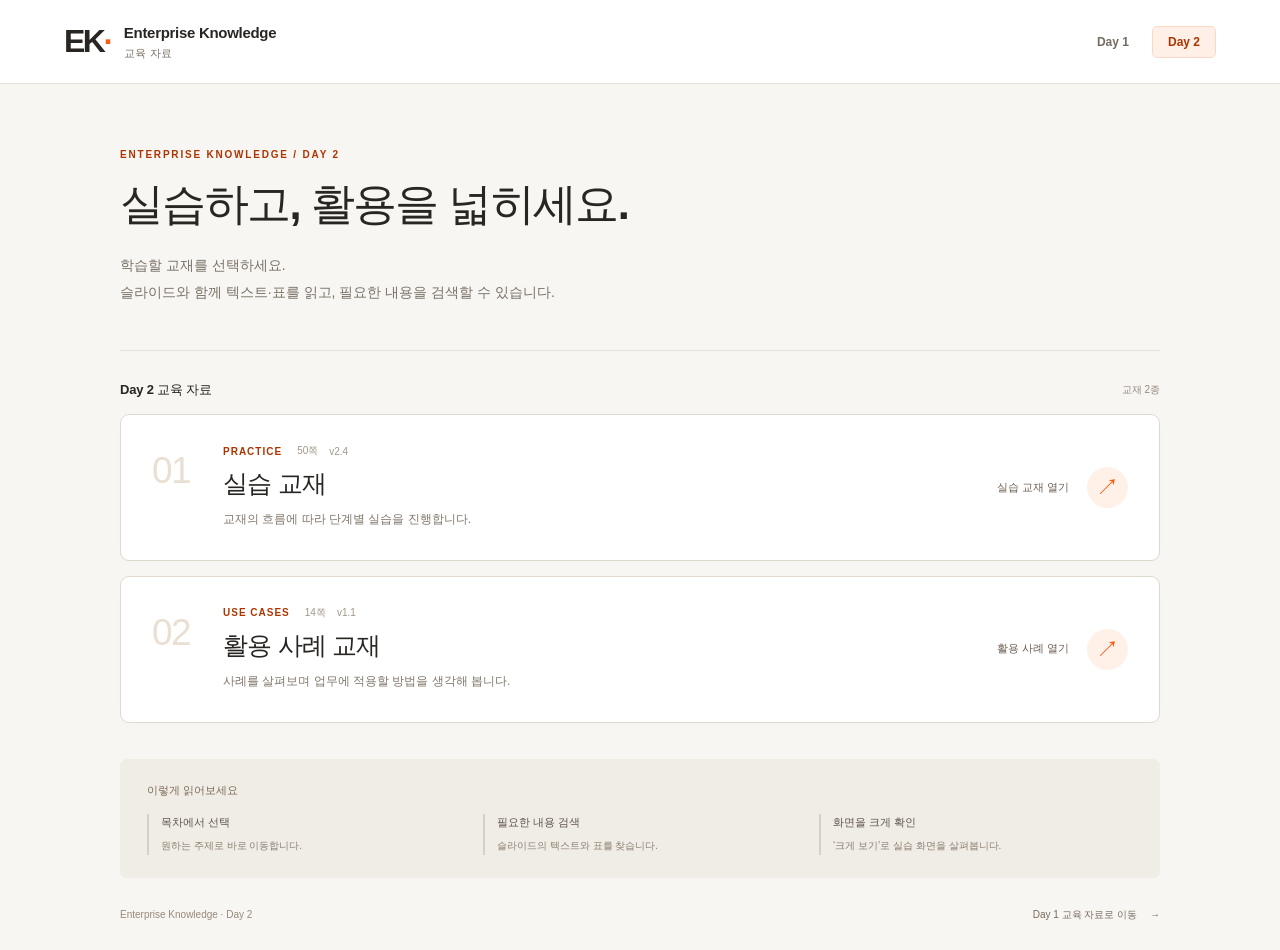
==== day2/index.html @ 32589109 "Publish independent Day 2 practice and use-case readers" ====
<!doctype html>
<html lang="ko">
<head>
  <meta charset="utf-8">
  <meta name="viewport" content="width=device-width, initial-scale=1">
  <meta name="theme-color" content="#FE5A10">
  <meta name="description" content="Enterprise Knowledge Day 2 교육 자료. 실습 교재와 활용 사례 교재를 선택해 슬라이드, 텍스트, 표를 확인하세요.">
  <title>Day 2 교육 자료 · Enterprise Knowledge</title>
  <link rel="stylesheet" href="assets/day2.css">
</head>
<body>
  <a class="skip-link" href="#main">본문으로 바로 가기</a>
  <header class="topbar">
    <a class="brand" href="./" aria-label="Enterprise Knowledge Day 2 교육 자료"><span class="brand-symbol" aria-hidden="true">EK<span>·</span></span><span class="brand-name">Enterprise Knowledge<small>교육 자료</small></span></a>
    <nav class="day-navigation" aria-label="교육일 선택"><a href="../">Day 1</a><span aria-current="page">Day 2</span></nav>
  </header>
  <main id="main" tabindex="-1">
    <div class="intro">
      <p class="eyebrow">ENTERPRISE KNOWLEDGE / DAY 2</p>
      <h1>실습하고, 활용을 넓히세요.</h1>
      <p class="intro-copy">학습할 교재를 선택하세요.<br>슬라이드와 함께 텍스트·표를 읽고, 필요한 내용을 검색할 수 있습니다.</p>
    </div>

    <section class="materials" aria-labelledby="materials-heading">
      <div class="section-heading"><h2 id="materials-heading">Day 2 교육 자료</h2><span>교재 2종</span></div>
      <a class="material-card" href="practice/" aria-labelledby="practice-title practice-action">
        <span class="material-number" aria-hidden="true">01</span>
        <div class="material-content"><div class="material-meta"><span class="category">PRACTICE</span><span>50쪽</span><span>v2.4</span></div><h3 id="practice-title">실습 교재</h3><p>교재의 흐름에 따라 단계별 실습을 진행합니다.</p></div>
        <span class="material-action" id="practice-action">실습 교재 열기 <span aria-hidden="true">↗</span></span>
      </a>
      <a class="material-card" href="usecases/" aria-labelledby="usecases-title usecases-action">
        <span class="material-number" aria-hidden="true">02</span>
        <div class="material-content"><div class="material-meta"><span class="category">USE CASES</span><span>14쪽</span><span>v1.1</span></div><h3 id="usecases-title">활용 사례 교재</h3><p>사례를 살펴보며 업무에 적용할 방법을 생각해 봅니다.</p></div>
        <span class="material-action" id="usecases-action">활용 사례 열기 <span aria-hidden="true">↗</span></span>
      </a>
    </section>

    <aside class="reading-guide" aria-labelledby="guide-heading"><h2 id="guide-heading">이렇게 읽어보세요</h2><ol><li><strong>목차에서 선택</strong><span>원하는 주제로 바로 이동합니다.</span></li><li><strong>필요한 내용 검색</strong><span>슬라이드의 텍스트와 표를 찾습니다.</span></li><li><strong>화면을 크게 확인</strong><span>‘크게 보기’로 실습 화면을 살펴봅니다.</span></li></ol></aside>
    <footer><span>Enterprise Knowledge · Day 2</span><a href="../">Day 1 교육 자료로 이동 <span aria-hidden="true">→</span></a></footer>
  </main>
</body>
</html>
---- day2/assets/day2.css ----
:root{font-family:"Malgun Gothic","Apple SD Gothic Neo","Noto Sans KR",Arial,sans-serif;color:#282522;background:#f7f6f3;font-synthesis:none;--orange:#fe5a10;--orange-dark:#ac3500;--border:#e5e0d8;--muted:#7b7268}*{box-sizing:border-box}body{margin:0;line-height:1.6}a{color:inherit;text-decoration:none}a:focus-visible,[tabindex]:focus-visible{outline:3px solid var(--orange);outline-offset:5px}.skip-link{position:fixed;top:-70px;left:20px;background:#282522;color:white;padding:10px 18px;z-index:50}.skip-link:focus{top:12px}.topbar{height:84px;display:flex;align-items:center;justify-content:space-between;padding:0 clamp(22px,5vw,80px);border-bottom:1px solid var(--border);background:white;gap:24px}.brand{display:flex;align-items:center;gap:14px}.brand-symbol{font-family:Arial,sans-serif;font-size:32px;font-weight:800;letter-spacing:-2.5px;line-height:1}.brand-symbol span{color:var(--orange)}.brand-name{font-size:15px;font-weight:700;line-height:1.3;letter-spacing:-.3px}.brand-name small{display:block;color:var(--muted);font-size:11px;font-weight:400;margin-top:3px;letter-spacing:.4px}.day-navigation{display:flex;align-items:center;gap:8px;font:700 12px Arial,sans-serif}.day-navigation>*{display:block;padding:8px 15px;border-radius:5px}.day-navigation a{color:#746b61}.day-navigation a:hover{background:#f5f2ed}.day-navigation [aria-current]{background:#fff0e7;color:var(--orange-dark);border:1px solid #ffd8c5}main{max-width:1110px;margin:0 auto;padding:65px 35px 24px}.intro{padding-bottom:43px;border-bottom:1px solid var(--border)}.eyebrow{margin:0 0 14px;color:var(--orange-dark);font:700 10px Arial,sans-serif;letter-spacing:1.8px}h1{font-size:clamp(29px,3.4vw,44px);letter-spacing:-1.6px;line-height:1.4;margin:0 0 17px;word-break:keep-all}.intro-copy{font-size:14px;color:#7a7167;line-height:1.95;margin:0;word-break:keep-all}.materials{margin-top:29px}.section-heading{display:flex;align-items:center;justify-content:space-between;margin-bottom:14px}.section-heading h2{font-size:13px;margin:0;letter-spacing:-.2px}.section-heading>span{font-size:10px;color:#92877c}.material-card{display:flex;align-items:center;gap:25px;background:#fff;padding:29px 31px;border:1px solid #e0d9ce;border-radius:9px;margin-bottom:15px;box-shadow:0 3px 12px #49270b03;transition:border-color .15s,box-shadow .15s}.material-card:hover{border-color:#fe5a10;box-shadow:0 6px 22px #7a3a0b09}.material-number{font:400 37px Arial,sans-serif;letter-spacing:-1.5px;color:#e9dfd2;min-width:46px;align-self:flex-start;margin-top:6px}.material-card:hover .material-number{color:#fec7a8}.material-content{min-width:0}.material-meta{display:flex;gap:11px;align-items:center;color:#a19689;font:10px Arial,sans-serif}.category{font-weight:700;color:var(--orange-dark);letter-spacing:1px;margin-right:4px}.material-content h3{font-size:25px;line-height:1.4;letter-spacing:-.8px;margin:8px 0 8px;word-break:keep-all}.material-content p{font-size:12px;color:#81776b;margin:0;line-height:1.8;word-break:keep-all}.material-action{display:flex;align-items:center;gap:18px;margin-left:auto;padding-left:24px;white-space:nowrap;font-size:11px;font-weight:700;color:#6e6052}.material-action>span{font:400 23px Arial,sans-serif;color:var(--orange);background:#fff1e8;display:flex;align-items:center;justify-content:center;width:41px;height:41px;border-radius:50%}.reading-guide{margin-top:36px;background:#f0ede7;border-radius:7px;padding:23px 27px}.reading-guide h2{font-size:11px;margin:0 0 15px;color:#7d6b58;font-weight:700}.reading-guide ol{list-style:none;display:grid;grid-template-columns:repeat(3,1fr);gap:22px;margin:0;padding:0}.reading-guide li{display:flex;flex-direction:column;border-left:2px solid #dacfc1;padding-left:12px}.reading-guide strong{font-size:11px;font-weight:700;margin-bottom:5px;color:#5f5347}.reading-guide li span{font-size:10px;color:#8c7e6e;line-height:1.8}footer{display:flex;align-items:center;justify-content:space-between;gap:20px;padding:29px 0 3px;font-size:10px;color:#97897a}footer a{color:#796a59}footer a:hover{color:var(--orange-dark)}footer a span{margin-left:10px}@media(max-width:700px){.topbar{height:74px;padding:0 21px}.brand-symbol{font-size:29px}.brand{gap:10px}.brand-name{font-size:13px}.brand-name small{font-size:9px}.day-navigation{font-size:11px;gap:3px}.day-navigation>*{padding:7px 10px}main{padding:39px 22px 22px}.intro{padding-bottom:31px}h1{font-size:31px;letter-spacing:-1px}.intro-copy{font-size:12px}.materials{margin-top:24px}.material-card{padding:22px;gap:17px;flex-wrap:wrap}.material-number{font-size:30px;min-width:33px}.material-content{flex:1}.material-content h3{font-size:24px}.material-content p{font-size:11px}.material-meta{font-size:9px;gap:9px}.material-action{flex-basis:100%;justify-content:flex-end;border-top:1px solid #f1ece6;padding:15px 0 0;margin-top:2px;font-size:11px;gap:15px}.material-action>span{height:30px;width:30px;font-size:20px}.reading-guide{padding:21px 22px;margin-top:27px}.reading-guide ol{grid-template-columns:1fr;gap:17px}.reading-guide li{padding-left:12px}.reading-guide strong{font-size:12px}.reading-guide li span{font-size:11px}.reading-guide h2{margin-bottom:18px}footer{font-size:9px;padding-top:25px;align-items:flex-start}}@media(max-width:390px){.topbar{padding:0 14px;gap:10px}.brand-name{font-size:11px}.brand-symbol{font-size:27px}.day-navigation>*{padding:6px 8px;font-size:10px}main{padding:32px 17px 20px}h1{font-size:27px}.eyebrow{font-size:9px}.intro-copy{font-size:11px}.material-card{padding:20px 18px;gap:13px}.material-content h3{font-size:23px}.material-number{font-size:27px;min-width:29px}.material-content p{font-size:10px}.category{letter-spacing:.6px}.material-meta{gap:8px}footer{flex-direction:column;gap:9px}}@media(prefers-reduced-motion:reduce){*{transition:none!important}}@media print{.topbar,.skip-link{display:none}main{max-width:none;padding:0}.intro{padding-bottom:25px}.material-card{box-shadow:none;break-inside:avoid}.reading-guide{break-inside:avoid}footer{display:none}}
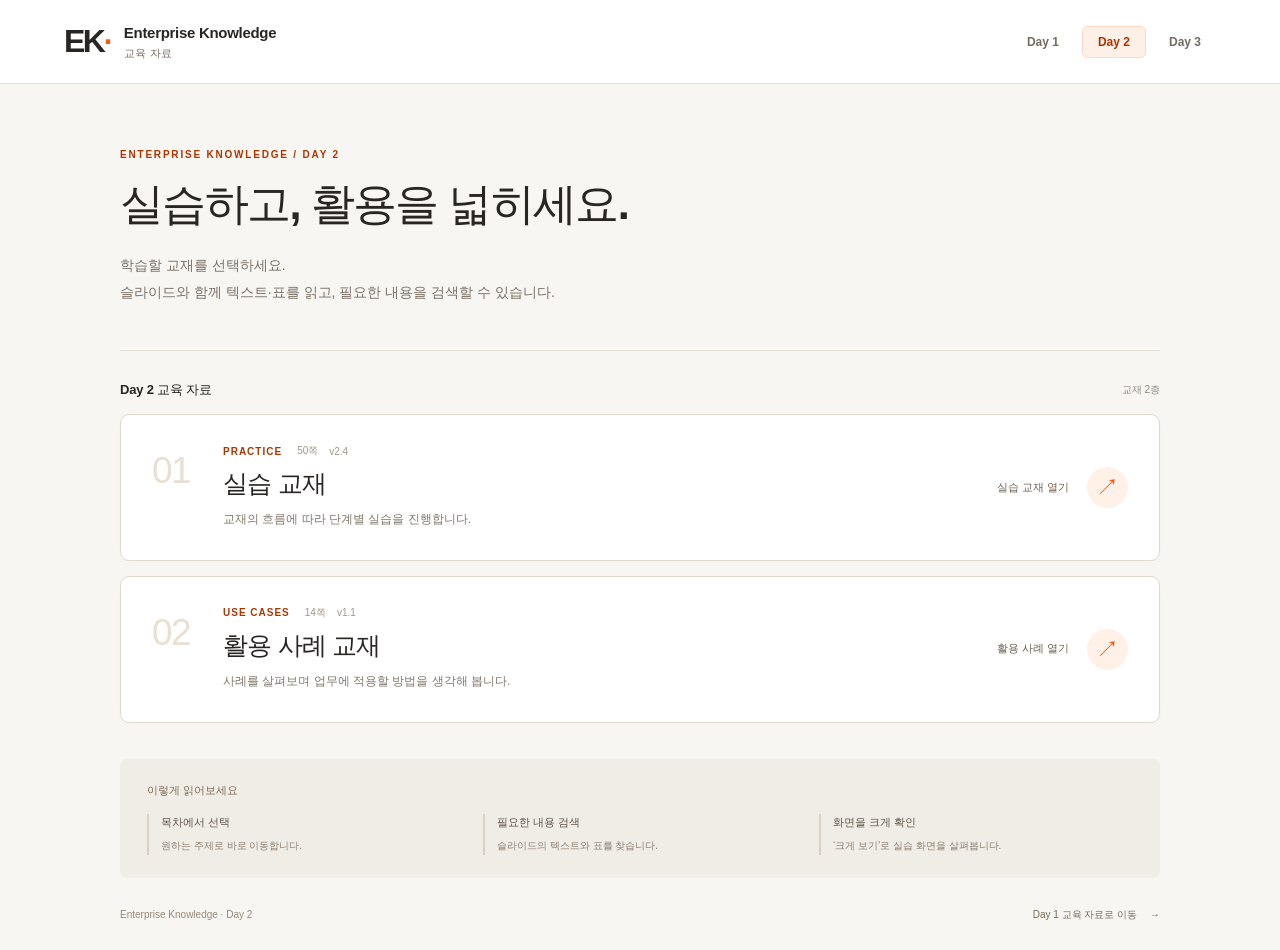
==== commit 7fdd9cdb: "Add Day 3 training reader with 71 slides and course navigation" ====
--- a/day2/index.html
+++ b/day2/index.html
@@ -12,7 +12,7 @@
   <a class="skip-link" href="#main">본문으로 바로 가기</a>
   <header class="topbar">
     <a class="brand" href="./" aria-label="Enterprise Knowledge Day 2 교육 자료"><span class="brand-symbol" aria-hidden="true">EK<span>·</span></span><span class="brand-name">Enterprise Knowledge<small>교육 자료</small></span></a>
-    <nav class="day-navigation" aria-label="교육일 선택"><a href="../">Day 1</a><span aria-current="page">Day 2</span></nav>
+    <nav class="day-navigation" aria-label="교육일 선택"><a href="../">Day 1</a><span aria-current="page">Day 2</span><a href="../day3/">Day 3</a></nav>
   </header>
   <main id="main" tabindex="-1">
     <div class="intro">
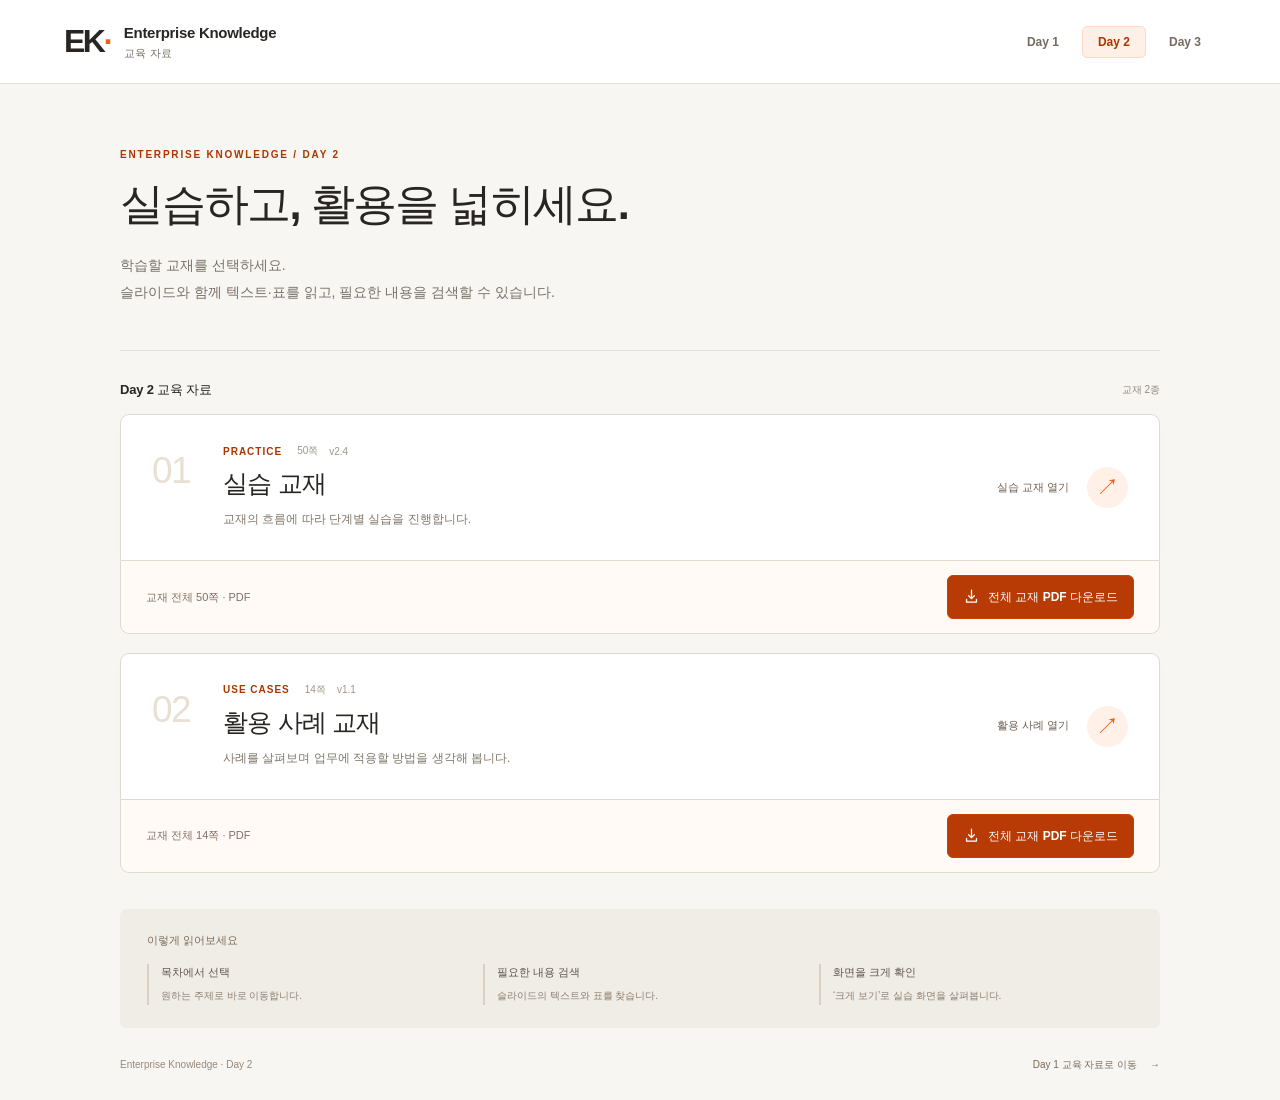
==== commit d649bf1c: "Add complete textbook PDF downloads" ====
--- a/day2/index.html
+++ b/day2/index.html
@@ -7,6 +7,7 @@
   <meta name="description" content="Enterprise Knowledge Day 2 교육 자료. 실습 교재와 활용 사례 교재를 선택해 슬라이드, 텍스트, 표를 확인하세요.">
   <title>Day 2 교육 자료 · Enterprise Knowledge</title>
   <link rel="stylesheet" href="assets/day2.css">
+  <link rel="stylesheet" href="../assets/full-guide.css">
 </head>
 <body>
   <a class="skip-link" href="#main">본문으로 바로 가기</a>
@@ -23,16 +24,16 @@
 
     <section class="materials" aria-labelledby="materials-heading">
       <div class="section-heading"><h2 id="materials-heading">Day 2 교육 자료</h2><span>교재 2종</span></div>
-      <a class="material-card" href="practice/" aria-labelledby="practice-title practice-action">
+      <div class="material-choice"><a class="material-card" href="practice/" aria-labelledby="practice-title practice-action">
         <span class="material-number" aria-hidden="true">01</span>
         <div class="material-content"><div class="material-meta"><span class="category">PRACTICE</span><span>50쪽</span><span>v2.4</span></div><h3 id="practice-title">실습 교재</h3><p>교재의 흐름에 따라 단계별 실습을 진행합니다.</p></div>
         <span class="material-action" id="practice-action">실습 교재 열기 <span aria-hidden="true">↗</span></span>
-      </a>
-      <a class="material-card" href="usecases/" aria-labelledby="usecases-title usecases-action">
+      </a><div class="material-download"><span class="material-download-label">교재 전체 50쪽 · PDF</span><a class="full-guide-download" href="practice/downloads/full-guide.pdf" download="EK_Day2_실습교재_전체교재.pdf" aria-label="Day 2 · 실습 교재 전체 교재 PDF 다운로드, 50쪽"><svg viewBox="0 0 24 24" aria-hidden="true"><path d="M12 3v12m-4-4 4 4 4-4M5 16v4h14v-4"/></svg><span>전체 교재 PDF 다운로드</span></a></div></div>
+      <div class="material-choice"><a class="material-card" href="usecases/" aria-labelledby="usecases-title usecases-action">
         <span class="material-number" aria-hidden="true">02</span>
         <div class="material-content"><div class="material-meta"><span class="category">USE CASES</span><span>14쪽</span><span>v1.1</span></div><h3 id="usecases-title">활용 사례 교재</h3><p>사례를 살펴보며 업무에 적용할 방법을 생각해 봅니다.</p></div>
         <span class="material-action" id="usecases-action">활용 사례 열기 <span aria-hidden="true">↗</span></span>
-      </a>
+      </a><div class="material-download"><span class="material-download-label">교재 전체 14쪽 · PDF</span><a class="full-guide-download" href="usecases/downloads/full-guide.pdf" download="EK_Day2_활용사례_전체교재.pdf" aria-label="Day 2 · 활용 사례 교재 전체 교재 PDF 다운로드, 14쪽"><svg viewBox="0 0 24 24" aria-hidden="true"><path d="M12 3v12m-4-4 4 4 4-4M5 16v4h14v-4"/></svg><span>전체 교재 PDF 다운로드</span></a></div></div>
     </section>
 
     <aside class="reading-guide" aria-labelledby="guide-heading"><h2 id="guide-heading">이렇게 읽어보세요</h2><ol><li><strong>목차에서 선택</strong><span>원하는 주제로 바로 이동합니다.</span></li><li><strong>필요한 내용 검색</strong><span>슬라이드의 텍스트와 표를 찾습니다.</span></li><li><strong>화면을 크게 확인</strong><span>‘크게 보기’로 실습 화면을 살펴봅니다.</span></li></ol></aside>
--- a/assets/full-guide.css
+++ b/assets/full-guide.css
@@ -0,0 +1,15 @@
+.guide-download-bar{display:flex;align-items:center;justify-content:space-between;gap:16px;max-width:1340px;margin:0 auto 24px;padding:16px 19px;border:1px solid #ead8c9;border-radius:9px;background:#fffaf6}
+.guide-download-copy{min-width:0;color:#52463c;line-height:1.6}
+.guide-download-copy strong{display:block;font-size:12px;font-weight:700;word-break:keep-all;overflow-wrap:anywhere}
+.guide-download-copy span{display:block;margin-top:3px;font-size:10px;color:#897769}
+.full-guide-download{display:inline-flex;align-items:center;justify-content:center;gap:8px;flex-shrink:0;min-height:44px;max-width:100%;padding:11px 15px;border:1px solid #c84208;border-radius:6px;background:#b83b05;color:#fff;text-decoration:none;font-size:12px;font-weight:700;line-height:1.5;text-align:center;word-break:keep-all;overflow-wrap:anywhere;transition:background .15s,border-color .15s}
+.full-guide-download:hover{background:#963004;border-color:#963004;color:#fff}
+.full-guide-download:focus-visible{outline:3px solid #fe5a10;outline-offset:4px}
+.full-guide-download svg{width:17px;height:17px;flex:none;fill:none;stroke:currentColor;stroke-width:1.8;stroke-linecap:round;stroke-linejoin:round}
+.material-choice{margin-bottom:19px}
+.material-choice .material-card{margin-bottom:0;border-radius:9px 9px 0 0}
+.material-download{display:flex;align-items:center;justify-content:space-between;gap:15px;padding:14px 25px;background:#fffaf6;border:1px solid #e0d9ce;border-top:0;border-radius:0 0 9px 9px}
+.material-download-label{font-size:11px;color:#827063;line-height:1.7;word-break:keep-all}
+@media(max-width:600px){.guide-download-bar{align-items:stretch;flex-direction:column;gap:12px;padding:15px;margin-bottom:22px}.guide-download-copy strong{font-size:12px}.full-guide-download{width:100%;font-size:12px;min-height:46px;padding:11px 10px}.material-download{align-items:stretch;flex-direction:column;gap:9px;padding:14px 18px}.material-download-label{font-size:10px}}
+@media(prefers-reduced-motion:reduce){.full-guide-download{transition:none}}
+@media print{.guide-download-bar,.material-download{display:none!important}}
